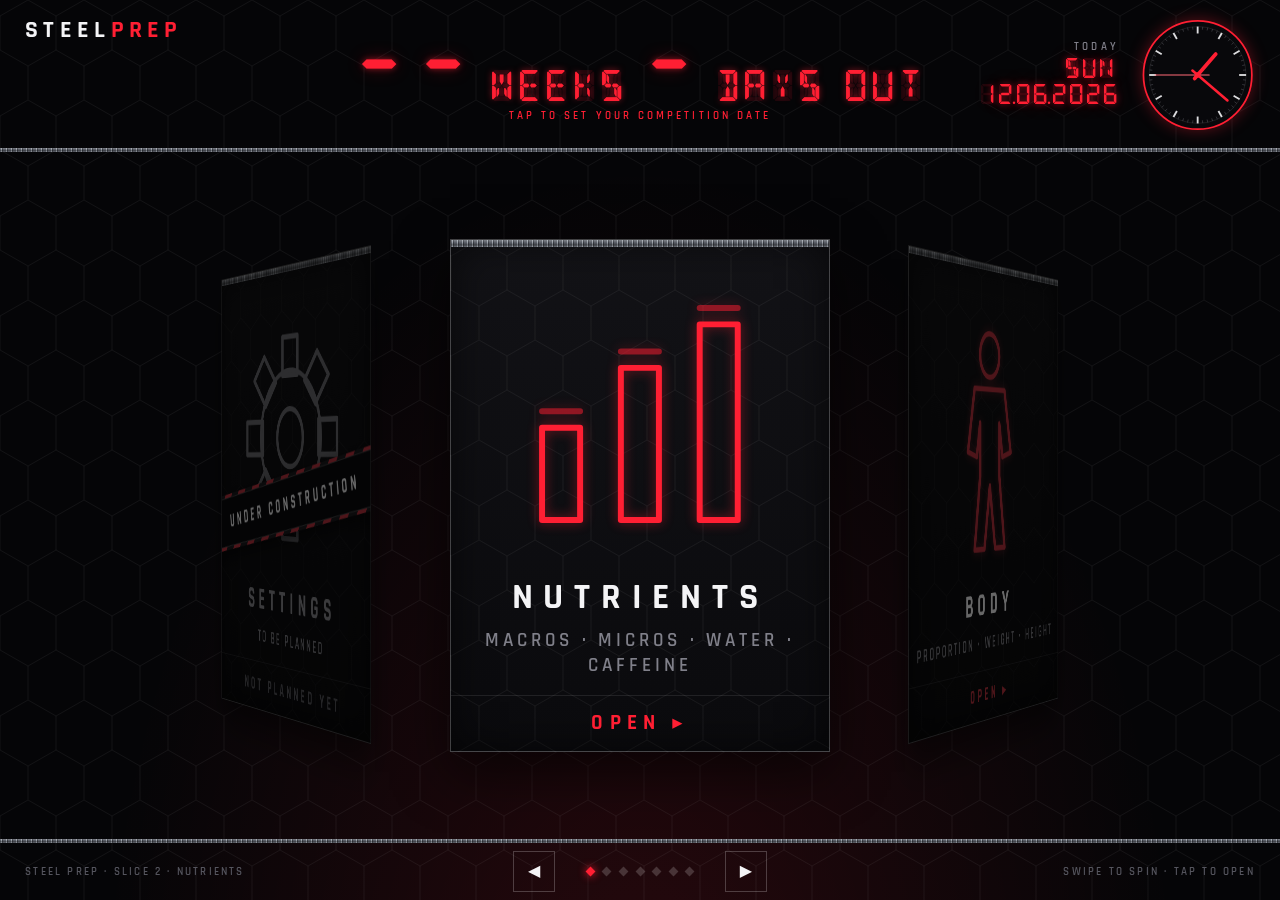
==== index.html @ 0ffa2678 "Nutrients: bars, targets, food catalog, daily log, water and caffeine on an on-device database Slice" ====
<!DOCTYPE html>
<html lang="en">
<head>
<meta charset="utf-8">
<meta name="viewport" content="width=device-width, initial-scale=1">
<title>Steel Prep</title>
<link rel="stylesheet" href="css/lcd-fonts.css">
<link rel="stylesheet" href="css/app.css">
</head>
<body>
<div id="orient">LANDSCAPE LAYOUT IS THE TARGET — ROTATE OR OPEN FULL SCREEN</div>

<!-- ============================ MENU ============================ -->
<section id="screen-menu" class="screen active">
  <div class="menu-top">
    <div class="brand"><div class="mark">STEEL<b>PREP</b></div></div>
    <div class="cd-wrap">
      <div class="cd" id="cd" title="Tap to set the competition date"></div>
      <div class="cd-sub" id="cdSub"></div>
      <input type="date" id="cdDate">
    </div>
    <div class="clockside">
      <div class="datebox"><div class="lbl">TODAY</div><div id="dateLcd"></div></div>
      <svg class="clock" id="clock" viewBox="0 0 100 100"></svg>
    </div>
  </div>
  <div class="stage" id="stage">
    <div class="drum" id="drum"></div>
  </div>
  <div class="bar menu-bottom">
    <span class="ver">STEEL PREP · SLICE 2 · NUTRIENTS</span>
    <button class="arrow" id="prev" aria-label="previous">◀</button>
    <div class="dots" id="dots"></div>
    <button class="arrow" id="next" aria-label="next">▶</button>
    <span class="hint">SWIPE TO SPIN · TAP TO OPEN</span>
  </div>
</section>

<!-- ============================ NUTRIENTS ============================ -->
<section id="screen-nutrients" class="screen">
  <header class="bar n-head">
    <button class="back" data-go="menu">◀ MENU</button>
    <div class="brand"><div class="mark">STEEL<b>PREP</b></div><div class="tab">/ NUTRIENTS</div></div>
    <div class="daynav">
      <button class="arrow sm" id="dayPrev" aria-label="previous day">◀</button>
      <div class="daylcd" id="dayLcd" title="Tap to pick a day"></div>
      <button class="arrow sm" id="dayNext" aria-label="next day">▶</button>
      <button class="btn sm" id="dayToday" hidden>TODAY</button>
      <input type="date" id="dayPick">
    </div>
    <div class="daystate" id="dayState"></div>
  </header>
  <main id="bars"></main>
  <aside id="daylog">
    <div class="log-head"><span>DAY LOG</span><span id="logSum"></span></div>
    <div class="log-list" id="logList"></div>
  </aside>
  <footer class="bar n-foot">
    <button class="btn primary" id="logFoodBtn">+ LOG FOOD</button>
    <button class="btn" id="waterBtn">WATER</button>
    <button class="btn" id="caffeineBtn">CAFFEINE</button>
    <span class="hint" style="margin-left:auto">TAP A LOG ROW TO EDIT IT</span>
    <button class="btn" id="targetsBtn">TARGETS</button>
  </footer>
</section>

<!-- ============================ BODY ============================ -->
<section id="screen-body" class="screen">
  <header class="bar">
    <button class="back" data-go="menu">◀ MENU</button>
    <div class="brand"><div class="mark">STEEL<b>PREP</b></div><div class="tab">/ BODY</div></div>
    <div class="topcenter">
      <div class="toplcd"><div class="lbl">BMI</div><div class="lcd xl" id="bmi"><span class="ghost">88.8</span><span class="val">26.1</span></div></div>
      <div class="toplcd"><div class="lbl">BMR<small>KATCH-McARDLE</small></div><div class="lcd xl" id="bmr"><span class="ghost">8888</span><span class="val">1891</span></div><span class="unit">KCAL</span></div>
    </div>
    <div class="stamp" id="stamp"></div>
  </header>

  <aside id="stats">
    <div class="readout"><div class="lbl">GENDER</div><div class="row"><div class="lcd l l14"><span class="ghost">~</span><span class="val">M</span></div><span class="unit">MALE</span></div></div>
    <div class="readout"><div class="lbl">HEIGHT</div><div class="row"><div class="lcd l"><span class="ghost">8</span><span class="val">5</span></div><span class="unit">FT</span><div class="lcd l"><span class="ghost">88</span><span class="val">11</span></div><span class="unit">IN</span></div></div>
    <div class="readout"><div class="lbl">BODY FAT</div><div class="row"><div class="lcd l"><span class="ghost">88.8</span><span class="val">19.4</span></div><span class="unit">%</span></div><div class="sub">INBODY <b>10.09.2026</b></div></div>
    <div class="readout"><div class="lbl">MUSCLE MASS</div>
      <div class="row"><div class="lcd m"><span class="ghost">888.8</span><span class="val">&nbsp;87.7</span></div><span class="unit">LB SMM</span></div>
      <div class="row"><div class="lcd m"><span class="ghost">888.8</span><span class="val">155.2</span></div><span class="unit">LB FFM</span></div>
    </div>
    <div class="readout"><div class="lbl">WEIGHT</div><div class="row"><div class="lcd l"><span class="ghost">888.8</span><span class="val">187.0</span></div><span class="unit">LB</span></div><div class="sub">7-DAY AVG <b>188.2</b> · <b>10.26.2026</b></div></div>
  </aside>

  <main id="viewport">
    <canvas id="gl"></canvas>
    <svg class="rings" id="rings" viewBox="0 0 100 100"></svg>
    <div class="scan"></div>
    <div class="corner tl"></div><div class="corner tr"></div><div class="corner bl"></div><div class="corner br"></div>
    <div class="hudtxt tl" id="hudSrc"></div>
    <div class="hudtxt tr">MODEL · <b>PLACEHOLDER</b><br>Z-ANATOMY · <i>PENDING</i></div>
    <div class="hudtxt bl">ROT <b id="rot">000°</b><br>SPIN <b id="spinlbl">ON</b></div>
    <div class="hudtxt br">POSE · <b id="poselbl">A-POSE</b><br>LOOK · <b id="looklbl">HOLO</b></div>
  </main>

  <aside id="editor">
    <div class="ed-head">
      <div class="ed-title">PROPORTION <span>INCHES</span></div>
      <div class="segs">
        <div class="seg" id="setSeg"><button class="on" data-set="relaxed">RELAXED</button><button data-set="flexed">FLEXED</button></div>
        <div class="seg" id="modeSeg"><button class="on" data-mode="tape">TAPE</button><button data-mode="muscle">MUSCLE</button></div>
      </div>
    </div>
    <div class="ed-list" id="list"></div>
  </aside>

  <footer class="bar">
    <div class="ctl"><span class="lbl">POSE</span><div class="seg" id="poseSeg"><button class="on" data-pose="A">A-POSE</button><button data-pose="T">T-POSE</button></div></div>
    <div class="ctl"><span class="lbl">LOOK</span><div class="seg" id="lookSeg"><button class="on" data-look="holo">HOLO</button><button data-look="solid">SOLID</button></div></div>
    <div class="ctl"><span class="lbl">SPIN</span><div class="seg" id="spinSeg"><button class="on" data-spin="1">ON</button><button data-spin="0">OFF</button></div></div>
    <span class="hint" style="margin-left:auto">DRAG MODEL TO ROTATE</span>
    <button class="btn" id="photosBtn">PHOTOS</button>
    <button class="btn" id="histBtn">HISTORY</button>
    <button class="btn primary" id="saveBtn">SAVE MEASUREMENTS</button>
  </footer>
</section>

<div class="drawer" id="histDrawer">
  <h3>MEASUREMENT HISTORY <button data-close="histDrawer">CLOSE ✕</button></h3>
  <div id="hist"></div>
  <div class="note">EVERY SAVE IS KEPT AS A DATED VERSION. TAP ONE TO VIEW IT ON THE MODEL (BUILD STEP).</div>
</div>
<div class="drawer" id="photoDrawer">
  <h3>PROGRESS PHOTOS · TODAY <button data-close="photoDrawer">CLOSE ✕</button></h3>
  <div class="slots">
    <label class="slot"><span class="pose">FRONT</span><span class="plus">+</span><input type="file" accept="image/*" capture="environment"></label>
    <label class="slot"><span class="pose">SIDE</span><span class="plus">+</span><input type="file" accept="image/*" capture="environment"></label>
    <label class="slot"><span class="pose">BACK</span><span class="plus">+</span><input type="file" accept="image/*" capture="environment"></label>
  </div>
  <div class="note">EACH PHOTO IS STAMPED WITH POSE + DATE + TIME. THIS PREVIEW SHOWS THE PICKED IMAGE BUT DOES NOT STORE IT.</div>
</div>
<!-- ============================ NUTRIENTS SHEETS — panels that slide over the screen ============================ -->
<div id="scrim"></div>
<div class="sheet" id="catalogSheet">
  <div class="sheet-head"><h3>FOOD CATALOG <span id="catalogCount"></span></h3><button data-close="catalogSheet">CLOSE ✕</button></div>
  <div class="sheet-tools">
    <input class="field" id="foodSearch" type="search" placeholder="SEARCH BY NAME OR BRAND" autocomplete="off">
    <input class="field num" id="barcodeBox" inputmode="numeric" placeholder="BARCODE #" autocomplete="off">
    <button class="btn" id="barcodeGo">FIND</button>
    <button class="btn" id="newFoodBtn">+ NEW FOOD</button>
  </div>
  <div class="sheet-body" id="foodList"></div>
</div>

<div class="sheet compact" id="amountSheet">
  <div class="sheet-head"><h3 id="amountTitle">LOG</h3><button data-close="amountSheet">CLOSE ✕</button></div>
  <div class="sheet-body">
    <div class="amount-row">
      <input class="field num big" id="amountIn" type="number" inputmode="decimal" min="0" step="any">
      <div class="seg" id="unitSeg"></div>
    </div>
    <div class="preview" id="amountPreview"></div>
  </div>
  <div class="sheet-actions">
    <button class="btn danger" id="amountDelete" hidden>DELETE</button>
    <button class="btn primary" id="amountSave">ADD TO LOG</button>
  </div>
</div>

<div class="sheet" id="foodSheet">
  <div class="sheet-head"><h3 id="foodTitle">NEW FOOD</h3><button data-close="foodSheet">CLOSE ✕</button></div>
  <div class="sheet-body" id="foodForm"></div>
  <div class="sheet-actions">
    <button class="btn danger" id="fDelete" hidden>DELETE FOOD</button>
    <button class="btn primary" id="fSave">SAVE FOOD</button>
  </div>
</div>

<div class="sheet" id="targetsSheet">
  <div class="sheet-head"><h3>TARGETS <span>TOO HIGH TURNS RED AT ONCE · TOO LITTLE ONLY AFTER THE DAY ENDS · BLANK = NO LINE</span></h3><button data-close="targetsSheet">CLOSE ✕</button></div>
  <div class="sheet-body" id="targetsList"></div>
  <div class="sheet-actions">
    <button class="btn" id="targetsReset" style="margin-right:auto">RESET TO DEFAULTS</button>
    <button class="btn primary" id="targetsSave">SAVE TARGETS</button>
  </div>
</div>

<div class="sheet compact" id="waterSheet">
  <div class="sheet-head"><h3>WATER <span>FLUID OUNCES</span></h3><button data-close="waterSheet">CLOSE ✕</button></div>
  <div class="sheet-body">
    <div class="quick" id="waterQuick"><button class="btn" data-oz="8">8 OZ</button><button class="btn" data-oz="16">16 OZ</button><button class="btn" data-oz="32">32 OZ</button></div>
    <div class="amount-row"><input class="field num" id="waterCustom" type="number" inputmode="decimal" min="0" step="any" placeholder="CUSTOM OZ"><button class="btn primary" id="waterAdd">ADD</button></div>
  </div>
</div>

<div class="sheet compact" id="caffeineSheet">
  <div class="sheet-head"><h3>CAFFEINE <span>MAX 200 MG · NONE AFTER 1 PM</span></h3><button data-close="caffeineSheet">CLOSE ✕</button></div>
  <div class="sheet-body">
    <div class="quick" id="caffeineQuick"></div>
    <button class="btn sm" id="sourcesEdit">EDIT SOURCES</button>
    <div id="sourcesList" hidden></div>
  </div>
</div>

<div id="toast"></div>

<script type="module" src="js/app.js"></script>
</body>
</html>
---- css/lcd-fonts.css ----
/* LCD fonts (DSEG by Keshikan, SIL Open Font License) embedded as data so nothing else is needed */
@font-face{font-family:'DSEG7';src:url([data-uri]) format('woff2');font-weight:700;font-display:block}
@font-face{font-family:'DSEG14';src:url([data-uri]) format('woff2');font-weight:700;font-display:block}
---- css/app.css ----
/* ============================================================
   STEEL PREP — styles for every screen
   Three screens (MENU, NUTRIENTS, BODY) are <section class="screen">
   blocks that are shown/hidden; nothing ever reloads. Sizes scale with
   screen height so a 400-px-tall phone in landscape and a PC both fit.
   ============================================================ */

/* UI font: Rajdhani (SIL Open Font License), shipped in /fonts so the app needs no internet for it */
@font-face{font-family:'Rajdhani';src:url(../fonts/rajdhani-latin-500-normal.woff2) format('woff2');font-weight:500;font-display:swap}
@font-face{font-family:'Rajdhani';src:url(../fonts/rajdhani-latin-600-normal.woff2) format('woff2');font-weight:600;font-display:swap}
@font-face{font-family:'Rajdhani';src:url(../fonts/rajdhani-latin-700-normal.woff2) format('woff2');font-weight:700;font-display:swap}

:root{
  --bg:#050507;
  --panel:#09090c;
  --line:rgba(255,255,255,.09);
  --line-strong:rgba(255,255,255,.22);
  --red:#ff1f33;
  --red-soft:rgba(255,31,51,.55);
  --red-dim:rgba(255,31,51,.18);
  --white:#f4f4f6;
  --dim:#80808a;
  --steel-a:#5c6069; --steel-b:#9aa0a8; --steel-c:#3a3d44;
  --ui:'Rajdhani','Segoe UI',system-ui,sans-serif;
  --lcd:'DSEG7',monospace;
  --lcd14:'DSEG14',monospace;
  /* everything scales with screen height so a phone in landscape (~400px tall) and a PC both fit */
  --bar-h:clamp(38px,8.5vh,58px);
  --lcd-xxl:clamp(26px,9vh,74px);
  --lcd-xl:clamp(17px,4.6vh,38px);
  --lcd-l:clamp(14px,3.9vh,30px);
  --lcd-m:clamp(11px,2.9vh,20px);
  --lcd-s:clamp(10px,2.4vh,15px);
  --t-xl:clamp(14px,3.4vh,24px);
  --t-l:clamp(11px,2.4vh,16px);
  --t-m:clamp(9px,2.0vh,13px);
  --t-s:clamp(8px,1.7vh,11px);
  --pad:clamp(6px,1.4vh,14px);
  --nbar-h:clamp(20px,5.4vh,34px);
  /* brushed steel: fine vertical streaks + a vertical sheen; the dark version is the nutrient bar track */
  --steel-grad:linear-gradient(180deg,rgba(255,255,255,.22),rgba(255,255,255,0) 35%,rgba(0,0,0,.35) 70%,rgba(255,255,255,.08)),repeating-linear-gradient(90deg,var(--steel-a) 0 1px,var(--steel-b) 1px 2px,var(--steel-c) 2px 3px,var(--steel-a) 3px 5px);
  --steel-dark:linear-gradient(180deg,rgba(0,0,0,.6),rgba(0,0,0,.2) 45%,rgba(0,0,0,.65)),repeating-linear-gradient(90deg,#2b2d33 0 1px,#3d4047 1px 2px,#1d1f23 2px 3px,#2b2d33 3px 5px);
  /* hex-cell backdrop, drawn as a tiny repeating SVG tile */
  --hex:url("data:image/svg+xml,%3Csvg xmlns='http://www.w3.org/2000/svg' width='56' height='100' viewBox='0 0 56 100'%3E%3Cpath d='M28 66L0 50L0 16L28 0L56 16L56 50ZM28 66L28 100' fill='none' stroke='rgba(255,255,255,0.055)' stroke-width='1'/%3E%3C/svg%3E");
}
*{box-sizing:border-box;margin:0;padding:0}
html,body{height:100%;background:var(--bg);color:var(--white);font-family:var(--ui);overflow:hidden;-webkit-user-select:none;user-select:none;-webkit-tap-highlight-color:transparent}
button{font-family:var(--ui)}

.screen{position:fixed;inset:0;display:none}
.screen.active{display:block}

/* ---------- shared LCD readout ---------- */
.lcd{position:relative;display:inline-block;font-family:var(--lcd);font-weight:700;color:var(--red);line-height:1;text-shadow:0 0 6px rgba(255,31,51,.55),0 0 18px rgba(255,31,51,.25);letter-spacing:.06em;white-space:nowrap}
.lcd .ghost{position:absolute;left:0;top:0;color:rgba(255,31,51,.11);text-shadow:none;pointer-events:none}
.lcd .val{position:relative}
.lcd.l14{font-family:var(--lcd14)}
.lcd.xxl{font-size:var(--lcd-xxl)}
.lcd.xl{font-size:var(--lcd-xl)}
.lcd.l{font-size:var(--lcd-l)}
.lcd.m{font-size:var(--lcd-m)}
.lcd.s{font-size:var(--lcd-s)}
.unit{font-family:var(--ui);font-weight:600;font-size:var(--t-s);letter-spacing:.2em;color:var(--dim);margin-left:.35em}

/* ---------- shared bars/buttons ---------- */
.bar{display:flex;align-items:center;gap:var(--pad);padding:0 var(--pad);height:var(--bar-h)}
.brand{display:flex;align-items:baseline;gap:.5em;white-space:nowrap}
.brand .mark{font-weight:700;letter-spacing:.22em;font-size:var(--t-l);color:var(--white)}
.brand .mark b{color:var(--red)}
.brand .tab{font-weight:600;letter-spacing:.3em;font-size:var(--t-s);color:var(--dim)}
.back{font-size:var(--t-m);letter-spacing:.15em;color:var(--dim);border:1px solid var(--line);padding:.25em .6em;cursor:pointer;background:none;white-space:nowrap}
.back:hover{color:var(--white);border-color:var(--line-strong)}
.btn{background:transparent;border:1px solid var(--line-strong);color:var(--white);font:700 var(--t-s) var(--ui);letter-spacing:.25em;padding:.5em 1em;cursor:pointer;white-space:nowrap}
.btn:hover{border-color:var(--white)}
.btn.primary{background:var(--red);border-color:var(--red);color:#0a0a0c;box-shadow:0 0 18px rgba(255,31,51,.35)}
.btn.primary:hover{background:#ff3a4c}
.seg{display:flex;border:1px solid var(--line-strong)}
.seg button{flex:1;background:transparent;border:0;color:var(--dim);font:600 var(--t-s) var(--ui);letter-spacing:.22em;padding:.45em .5em;cursor:pointer;white-space:nowrap}
.seg button.on{background:var(--red);color:#0a0a0c}
.ctl{display:flex;align-items:center;gap:.6em}
.ctl .lbl{font-size:var(--t-s);letter-spacing:.25em;color:var(--dim);font-weight:600}
.hint{font-size:var(--t-s);letter-spacing:.2em;color:#55555e;font-weight:600;white-space:nowrap}

/* brushed steel rail: fine vertical streaks + a vertical sheen */
.steel{background:var(--steel-grad)}

/* ============================================================
   MENU SCREEN
   ============================================================ */
#screen-menu{display:none;grid-template-rows:auto 1fr var(--bar-h);background:var(--hex),radial-gradient(ellipse at 50% 120%,rgba(255,31,51,.14),transparent 60%),var(--bg)}
#screen-menu.active{display:grid}
.menu-top{display:grid;grid-template-columns:1fr auto 1fr;align-items:center;padding:calc(var(--pad)*1.2) calc(var(--pad)*2) var(--pad);border-bottom:1px solid var(--line);position:relative}
.menu-top:after,.menu-bottom:before{content:"";position:absolute;left:0;right:0;height:4px;background:var(--steel-grad)}
.menu-top:after{bottom:-4px}
.menu-bottom:before{top:-4px}
.rail{height:4px;width:100%}
.menu-top .brand{align-self:start}
.menu-top .brand .mark{font-size:var(--t-xl)}
.cd{display:flex;align-items:baseline;gap:.35em;cursor:pointer;justify-content:center;flex-wrap:nowrap}
.cd .lcdw{font-family:var(--lcd14);font-weight:700;color:var(--red);font-size:calc(var(--lcd-xxl)*.42);position:relative;text-shadow:0 0 6px rgba(255,31,51,.5);margin:0 .2em;letter-spacing:.08em}
.cd .lcdw .ghost{position:absolute;left:0;top:0;color:rgba(255,31,51,.11);text-shadow:none}
.cd .lcdw .val{position:relative}
.cd-sub{text-align:center;font-size:var(--t-s);letter-spacing:.28em;color:var(--dim);font-weight:600;margin-top:.5em}
.cd-sub b{color:var(--white);font-weight:600}
.cd-sub i{font-style:normal;color:var(--red)}
.cd-wrap{text-align:center}
.cd-wrap input[type=date]{position:absolute;opacity:0;pointer-events:none;width:1px;height:1px}
.clockside{display:flex;align-items:center;justify-content:flex-end;gap:calc(var(--pad)*1.6)}
.datebox{text-align:right}
.datebox .lbl{font-size:var(--t-s);letter-spacing:.3em;color:var(--dim);font-weight:600;margin-bottom:.3em}
.clock{width:clamp(54px,15vh,120px);height:clamp(54px,15vh,120px);filter:drop-shadow(0 0 8px rgba(255,31,51,.35))}

.stage{position:relative;perspective:1500px;perspective-origin:50% 45%;overflow:hidden;touch-action:pan-y;cursor:grab}
.stage.dragging{cursor:grabbing}
.drum{position:absolute;left:50%;top:50%;width:0;height:0;transform-style:preserve-3d;transform:rotateY(var(--rot,0deg));transition:transform .45s cubic-bezier(.2,.8,.2,1)}
.drum.nosnap{transition:none}
.card{position:absolute;left:0;top:0;width:var(--cw);height:var(--ch);margin-left:calc(var(--cw)/-2);margin-top:calc(var(--ch)/-2);
  transform:rotateY(calc(var(--i)*var(--step,72deg))) translateZ(var(--R));backface-visibility:hidden;-webkit-backface-visibility:hidden;
  background:var(--hex),linear-gradient(180deg,#121216,#0a0a0d);border:1px solid var(--line-strong);display:flex;flex-direction:column;align-items:center;
  box-shadow:0 20px 50px rgba(0,0,0,.6),inset 0 0 40px rgba(0,0,0,.6);transition:filter .3s,opacity .3s;cursor:pointer;overflow:hidden}
.card .top{width:100%;height:7px}
.card .ico{flex:1;display:flex;align-items:center;justify-content:center;width:100%;padding:8% 14% 0}
.card .ico svg{width:100%;height:100%;max-height:100%;stroke:var(--red);fill:none;stroke-width:2.2;stroke-linecap:round;stroke-linejoin:round;filter:drop-shadow(0 0 6px rgba(255,31,51,.45))}
.card .name{font-weight:700;letter-spacing:.3em;font-size:calc(var(--ch)*.07);color:var(--white);margin-top:.2em}
.card .sub{font-weight:600;letter-spacing:.2em;font-size:calc(var(--ch)*.038);color:var(--dim);margin:.4em 0 .9em;text-align:center;padding:0 .6em}
.card .open{font-weight:700;letter-spacing:.3em;font-size:calc(var(--ch)*.04);color:var(--red);border-top:1px solid var(--line);width:100%;text-align:center;padding:.7em 0}
.card.side{filter:brightness(.42) saturate(.6)}
.card.uc .ico svg{stroke:#6a6a72;filter:none}
.card.uc .name{color:#8a8a92}
.card.uc .open{color:#55555e}
.uc-sign{position:absolute;left:-12%;right:-12%;top:46%;transform:rotate(-9deg);background:repeating-linear-gradient(135deg,#1a1a1f 0 14px,var(--red) 14px 28px);padding:4px;box-shadow:0 8px 24px rgba(0,0,0,.6)}
.uc-sign div{background:#0a0a0d;color:var(--white);font-weight:700;letter-spacing:.3em;font-size:calc(var(--ch)*.045);text-align:center;padding:.6em .3em;border:1px solid var(--line-strong)}
.card.shake{animation:shake .4s}
@keyframes shake{0%,100%{transform:rotateY(calc(var(--i)*var(--step,72deg))) translateZ(var(--R)) translateX(0)}25%{transform:rotateY(calc(var(--i)*var(--step,72deg))) translateZ(var(--R)) translateX(-8px)}75%{transform:rotateY(calc(var(--i)*var(--step,72deg))) translateZ(var(--R)) translateX(8px)}}
.menu-bottom{border-top:1px solid var(--line);justify-content:center;position:relative}
.arrow{background:none;border:1px solid var(--line-strong);color:var(--white);font-size:var(--t-l);width:calc(var(--bar-h)*.72);height:calc(var(--bar-h)*.72);cursor:pointer;display:flex;align-items:center;justify-content:center}
.arrow:hover{border-color:var(--red);color:var(--red)}
.dots{display:flex;gap:.6em;margin:0 1.2em}
.dots i{width:7px;height:7px;background:rgba(255,255,255,.18);transform:rotate(45deg);display:block}
.dots i.on{background:var(--red);box-shadow:0 0 8px var(--red)}
.menu-bottom .hint{position:absolute;right:calc(var(--pad)*2)}
.menu-bottom .ver{position:absolute;left:calc(var(--pad)*2);font-size:var(--t-s);letter-spacing:.2em;color:#55555e;font-weight:600}

/* ============================================================
   NUTRIENTS SCREEN — bars on the left, the day's log on the right
   ============================================================ */
#screen-nutrients{display:none;grid-template-columns:1fr minmax(230px,34%);grid-template-rows:var(--bar-h) 1fr var(--bar-h);grid-template-areas:"top top" "bars log" "bottom bottom";background:var(--hex),var(--bg)}
#screen-nutrients.active{display:grid}
.n-head{grid-area:top;position:relative;border-bottom:1px solid var(--line);background:linear-gradient(180deg,rgba(255,255,255,.03),transparent);z-index:2}
.n-foot{grid-area:bottom;position:relative;border-top:1px solid var(--line);background:linear-gradient(0deg,rgba(255,255,255,.03),transparent);z-index:2}
.n-head:after,.n-foot:before{content:"";position:absolute;left:0;right:0;height:4px;background:var(--steel-grad)}
.n-head:after{bottom:-4px}
.n-foot:before{top:-4px}
.daynav{display:flex;align-items:center;gap:.6em;margin:0 auto;position:relative}
.daylcd{cursor:pointer;display:flex;align-items:baseline;padding:0 .2em}
.daynav input[type=date]{position:absolute;opacity:0;pointer-events:none;width:1px;height:1px}
.arrow.sm{width:calc(var(--bar-h)*.58);height:calc(var(--bar-h)*.58);font-size:var(--t-m)}
.daystate{font-size:var(--t-s);letter-spacing:.2em;color:var(--dim);font-weight:600;text-align:right;white-space:nowrap}
.daystate b{color:var(--white);font-weight:600}

/* the bars: white glossy fill on a dark steel track; red when out of range */
#bars{grid-area:bars;overflow:auto;min-height:0;padding:var(--pad) calc(var(--pad)*2) calc(var(--pad)*1.5);scrollbar-width:thin;scrollbar-color:rgba(255,255,255,.18) transparent}
.ngrp{font-size:var(--t-s);letter-spacing:.3em;color:#55555e;font-weight:700;padding:1em 0 .35em;display:flex;justify-content:space-between;gap:1em}
.ngrp em{font-style:normal;letter-spacing:.12em;font-weight:600;color:#45454d;text-align:right}
#bars .ngrp:first-child{padding-top:.2em}
.nbar{margin:.3em 0}
.nbar .track{position:relative;height:var(--nbar-h);border:1px solid var(--line-strong);background:var(--steel-dark);box-shadow:inset 0 2px 5px rgba(0,0,0,.75),inset 0 -1px 0 rgba(255,255,255,.05);overflow:hidden}
.nbar .fill{position:absolute;left:0;top:0;bottom:0;width:0;background:linear-gradient(180deg,#ffffff 0%,#f3f3f6 42%,#cfcfd6 50%,#ebebef 100%);box-shadow:inset 0 1px 0 #fff,inset 0 -2px 3px rgba(0,0,0,.22),2px 0 8px rgba(255,255,255,.18);transition:width .35s cubic-bezier(.2,.8,.2,1)}
.nbar.red .fill{background:linear-gradient(180deg,#ff8a93 0%,#ff2d40 42%,#c40f24 50%,#ff3a4c 100%);box-shadow:inset 0 1px 0 rgba(255,255,255,.6),inset 0 -2px 3px rgba(0,0,0,.35),0 0 14px rgba(255,31,51,.45)}
.nbar.red .track{border-color:var(--red-soft);box-shadow:inset 0 2px 5px rgba(0,0,0,.75),0 0 10px rgba(255,31,51,.22)}   /* so an empty "too little" bar still reads red */
.nbar.red .txt .num{color:var(--red)}
.nbar .txt{position:absolute;inset:0;display:flex;justify-content:space-between;align-items:center;padding:0 .8em;font-size:var(--t-m);font-weight:700;letter-spacing:.18em;color:var(--white);white-space:nowrap;pointer-events:none}
.nbar .txt .nm{letter-spacing:.26em}
.nbar .txt.over{color:#0a0a0c;clip-path:inset(0 100% 0 0)}   /* the same text in dark, shown only over the fill */
.nbar .flag{font-style:normal;color:var(--red);letter-spacing:.14em}
.nbar .txt.over .flag{color:#5a0010}

/* the day's log */
#daylog{grid-area:log;display:flex;flex-direction:column;min-height:0;border-left:1px solid var(--line);background:linear-gradient(270deg,rgba(255,255,255,.02),transparent)}
.log-head{display:flex;justify-content:space-between;align-items:baseline;gap:.6em;padding:calc(var(--pad)*.9) var(--pad);border-bottom:1px solid var(--line);font-size:var(--t-s);letter-spacing:.3em;font-weight:700;color:var(--white)}
.log-head span:last-child{color:var(--dim);font-weight:600;letter-spacing:.15em;text-align:right}
.log-list{flex:1;overflow:auto;scrollbar-width:thin;scrollbar-color:rgba(255,255,255,.18) transparent}
.lrow{display:grid;grid-template-columns:auto 1fr auto;grid-template-areas:"time name kcal" "time mac mac";column-gap:.8em;row-gap:.1em;align-items:center;padding:.5em var(--pad);border-bottom:1px solid var(--line);cursor:pointer;font-size:var(--t-m);letter-spacing:.1em}
.lrow.one{grid-template-areas:"time name name"}
.lrow:hover{background:rgba(255,255,255,.03)}
.ltime{grid-area:time;font-family:var(--lcd);color:var(--red);font-size:var(--lcd-s);text-shadow:0 0 6px rgba(255,31,51,.5);white-space:nowrap}
.lname{grid-area:name;color:var(--white);font-weight:700;letter-spacing:.14em;text-transform:uppercase;min-width:0;overflow:hidden;text-overflow:ellipsis;white-space:nowrap}
.lname em{font-style:normal;color:var(--dim);font-weight:600;margin-left:.6em;letter-spacing:.1em}
.lkcal{grid-area:kcal;font-weight:700;color:var(--white);text-align:right;white-space:nowrap}
.lkcal small{color:var(--dim);font-size:.75em;letter-spacing:.2em;margin-left:.3em}
.lmac{grid-area:mac;color:var(--dim);font-size:var(--t-s);letter-spacing:.14em;font-weight:600}
.tag{display:inline-block;font-size:.72em;letter-spacing:.2em;color:var(--dim);border:1px solid var(--line-strong);padding:.1em .45em;margin-right:.6em;vertical-align:middle;line-height:1.3}
.late{font-style:normal;color:var(--red);font-size:.8em;letter-spacing:.2em;margin-left:.6em;font-weight:700}
#daylog .note{padding:var(--pad)}

/* sheets: panels that slide up over the screen; .compact is a small centered one over a dimmed screen */
#scrim{position:fixed;inset:0;background:rgba(0,0,0,.6);z-index:24;display:none}
#scrim.show{display:block}
.sheet{position:fixed;inset:0;z-index:25;background:var(--hex),#070709;display:flex;flex-direction:column;transform:translateY(100%);visibility:hidden;transition:transform .25s ease,visibility 0s linear .25s}
.sheet.open{transform:none;visibility:visible;transition:transform .25s ease,visibility 0s}
.sheet.compact{inset:auto;left:50%;top:50%;width:min(94vw,620px);max-height:92vh;transform:translate(-50%,-50%) translateY(24px);border:1px solid var(--line-strong);box-shadow:0 30px 80px rgba(0,0,0,.85)}
.sheet.compact.open{transform:translate(-50%,-50%)}
.sheet-head{display:flex;justify-content:space-between;align-items:center;gap:var(--pad);height:var(--bar-h);padding:0 calc(var(--pad)*2);border-bottom:1px solid var(--red-soft);flex:none}
.sheet-head h3{font-size:var(--t-m);letter-spacing:.3em;font-weight:700;white-space:nowrap;overflow:hidden;text-overflow:ellipsis;min-width:0}
.sheet-head h3 span{color:var(--dim);font-weight:600;font-size:var(--t-s);letter-spacing:.2em;margin-left:1em}
.sheet-head button{background:none;border:0;color:var(--dim);font:600 var(--t-s) var(--ui);letter-spacing:.2em;cursor:pointer;white-space:nowrap}
.sheet-head button:hover{color:var(--white)}
.sheet-tools{display:flex;gap:var(--pad);padding:var(--pad) calc(var(--pad)*2);border-bottom:1px solid var(--line);flex:none;flex-wrap:wrap;align-items:center}
.sheet-tools .field{flex:1 1 150px}
.sheet-body{flex:1;overflow:auto;padding:var(--pad) calc(var(--pad)*2);scrollbar-width:thin;scrollbar-color:rgba(255,255,255,.18) transparent;min-height:0}
.sheet-actions{display:flex;justify-content:flex-end;gap:var(--pad);padding:var(--pad) calc(var(--pad)*2);border-top:1px solid var(--line);flex:none}
.sheet-actions .danger{margin-right:auto}
.btn.danger{border-color:var(--red-soft);color:var(--red)}
.btn.sm{padding:.35em .7em;letter-spacing:.2em}
.field{background:rgba(255,255,255,.04);border:1px solid var(--line-strong);color:var(--white);font:600 var(--t-m) var(--ui);letter-spacing:.12em;padding:.45em .6em;outline:0;min-width:0;width:100%;border-radius:0}
.field:focus{border-color:var(--red)}
.field::placeholder{color:#55555e;font-family:var(--ui);letter-spacing:.2em;font-weight:600}
.field.num{font-family:var(--lcd);color:var(--red);text-align:right;letter-spacing:.06em;text-shadow:0 0 6px rgba(255,31,51,.45);-moz-appearance:textfield;appearance:textfield}
.field.num::-webkit-inner-spin-button,.field.num::-webkit-outer-spin-button{-webkit-appearance:none}
.field.num.big{font-size:var(--lcd-l);width:5.5em;flex:none}
input[type=search]::-webkit-search-cancel-button{-webkit-appearance:none}

/* catalog rows */
.frow{display:flex;align-items:center;gap:var(--pad);padding:.55em 0;border-bottom:1px solid var(--line);cursor:pointer}
.frow:hover{background:rgba(255,255,255,.03)}
.fmain{flex:1;min-width:0}
.fname{font-size:var(--t-m);letter-spacing:.2em;font-weight:700;color:var(--white);text-transform:uppercase;white-space:nowrap;overflow:hidden;text-overflow:ellipsis}
.fname em{font-style:normal;color:var(--dim);font-weight:600;margin-left:.6em;letter-spacing:.12em}
.fname .tag{margin:0 0 0 .6em}
.fmeta{font-size:var(--t-s);letter-spacing:.14em;color:var(--dim);font-weight:600;margin-top:.2em;white-space:nowrap;overflow:hidden;text-overflow:ellipsis}

/* amount, water, caffeine */
.amount-row{display:flex;align-items:center;gap:var(--pad);flex-wrap:wrap}
.amount-row .seg{flex:1;min-width:200px}
.amount-row .field{flex:1}
.preview{margin-top:.8em;font-size:var(--t-m);letter-spacing:.18em;color:var(--dim);font-weight:600;line-height:1.6}
.preview b{color:var(--white)}
.quick{display:flex;gap:var(--pad);flex-wrap:wrap;margin-bottom:var(--pad)}
.quick .btn b{color:var(--red);margin-left:.5em}
.srow{display:grid;grid-template-columns:1fr 5.5em auto auto;gap:var(--pad);align-items:center;padding:.3em 0}
#sourcesList{margin-top:var(--pad);border-top:1px solid var(--line);padding-top:var(--pad)}
#sourceAdd{margin-top:var(--pad)}

/* food form */
.fgrid{display:grid;grid-template-columns:repeat(auto-fill,minmax(150px,1fr));gap:calc(var(--pad)*.8) var(--pad);margin-bottom:.4em}
.fgrid.top{grid-template-columns:repeat(auto-fill,minmax(170px,1fr))}
.fld{display:flex;flex-direction:column;gap:.3em;min-width:0}
.fld.wide{grid-column:span 2}
.fld>span{font-size:var(--t-s);letter-spacing:.25em;color:var(--dim);font-weight:600;white-space:nowrap;overflow:hidden;text-overflow:ellipsis}
.fld>span em{font-style:normal;color:#55555e;letter-spacing:.12em}
#foodForm .ngrp{padding-top:1.2em}

/* targets */
.trow{display:grid;grid-template-columns:1fr 6em 6em 6em;gap:var(--pad);align-items:center;padding:.4em 0;border-bottom:1px solid var(--line)}
.trow.head{font-size:var(--t-s);letter-spacing:.3em;color:#55555e;font-weight:700;border-bottom-color:var(--line-strong)}
.trow.head span{text-align:right}
.tname{font-size:var(--t-m);letter-spacing:.22em;font-weight:700;color:var(--white);min-width:0}
.tname em{display:block;font-style:normal;color:#55555e;font-size:var(--t-s);letter-spacing:.12em;font-weight:600;margin-top:.15em}

/* ============================================================
   BODY SCREEN — the HUD (black / red / white, no steel)
   ============================================================ */
#screen-body{display:none;grid-template-columns:minmax(150px,21%) 1fr minmax(210px,31%);grid-template-rows:var(--bar-h) 1fr var(--bar-h);
  grid-template-areas:"top top top" "stats model editor" "bottom bottom bottom";
  background:radial-gradient(ellipse at 50% 55%,rgba(255,31,51,.07),transparent 55%),repeating-linear-gradient(0deg,transparent 0 3px,rgba(255,255,255,.012) 3px 4px),var(--bg)}
#screen-body.active{display:grid}
#screen-body header{grid-area:top;border-bottom:1px solid var(--line);background:linear-gradient(180deg,rgba(255,255,255,.03),transparent)}
#screen-body footer{grid-area:bottom;border-top:1px solid var(--line);background:linear-gradient(0deg,rgba(255,255,255,.03),transparent)}
#stats{grid-area:stats}
#viewport{grid-area:model}
#editor{grid-area:editor}
.topcenter{flex:1;display:flex;justify-content:center;gap:clamp(14px,4vw,60px)}
.toplcd{display:flex;align-items:baseline;gap:.6em}
.toplcd .lbl{font-size:var(--t-s);letter-spacing:.25em;color:var(--dim);font-weight:600}
.toplcd .lbl small{display:block;letter-spacing:.12em;color:#55555e;font-size:.8em;margin-top:.15em}
.stamp{text-align:right;white-space:nowrap;font-size:var(--t-s);letter-spacing:.15em;color:var(--dim);line-height:1.35}
.stamp b{color:var(--white);font-weight:600}
.stamp .v{color:var(--red);font-weight:700}

#stats{display:flex;flex-direction:column;justify-content:space-evenly;padding:var(--pad);border-right:1px solid var(--line);min-height:0}
.readout{position:relative;padding:.35em .6em .4em .7em;border-left:2px solid var(--red-soft)}
.readout:before{content:"";position:absolute;left:-2px;top:0;width:10px;height:1px;background:var(--red-soft)}
.readout:after{content:"";position:absolute;left:-2px;bottom:0;width:10px;height:1px;background:var(--red-soft)}
.readout .lbl{font-size:var(--t-s);letter-spacing:.28em;color:var(--dim);font-weight:600;margin-bottom:.15em}
.readout .row{display:flex;align-items:baseline;gap:.4em;flex-wrap:wrap}
.readout .sub{font-size:var(--t-s);letter-spacing:.12em;color:#5a5a64;margin-top:.2em;font-weight:500}
.readout .sub b{color:var(--dim);font-weight:600}

#viewport{position:relative;min-width:0;min-height:0;overflow:hidden;cursor:grab;touch-action:none;background:radial-gradient(circle at 50% 58%,rgba(255,31,51,.10),rgba(255,31,51,.02) 38%,transparent 62%)}
#viewport.dragging{cursor:grabbing}
#gl{position:absolute;inset:0;width:100%;height:100%;display:block}
.rings{position:absolute;left:50%;top:50%;transform:translate(-50%,-50%);pointer-events:none}
.rings .spin{transform-origin:50px 50px;animation:spin 90s linear infinite}
.rings .spin-r{transform-origin:50px 50px;animation:spin 50s linear infinite reverse}
@keyframes spin{to{transform:rotate(360deg)}}
.corner{position:absolute;width:clamp(14px,3vh,26px);height:clamp(14px,3vh,26px);border:1px solid var(--line-strong);pointer-events:none}
.corner.tl{left:var(--pad);top:var(--pad);border-right:0;border-bottom:0}
.corner.tr{right:var(--pad);top:var(--pad);border-left:0;border-bottom:0}
.corner.bl{left:var(--pad);bottom:var(--pad);border-right:0;border-top:0}
.corner.br{right:var(--pad);bottom:var(--pad);border-left:0;border-top:0}
.hudtxt{position:absolute;font-size:var(--t-s);letter-spacing:.22em;color:var(--dim);font-weight:600;pointer-events:none;line-height:1.5}
.hudtxt b{color:var(--white);font-weight:600}
.hudtxt i{font-style:normal;color:var(--red)}
.hudtxt.tl{left:calc(var(--pad) + 1.6em);top:calc(var(--pad) + .2em)}
.hudtxt.tr{right:calc(var(--pad) + 1.6em);top:calc(var(--pad) + .2em);text-align:right}
.hudtxt.bl{left:calc(var(--pad) + 1.6em);bottom:calc(var(--pad) + .2em)}
.hudtxt.br{right:calc(var(--pad) + 1.6em);bottom:calc(var(--pad) + .2em);text-align:right}
.scan{position:absolute;inset:0;pointer-events:none;background:repeating-linear-gradient(0deg,transparent 0 2px,rgba(0,0,0,.18) 2px 3px);mix-blend-mode:multiply}

#editor{display:flex;flex-direction:column;border-left:1px solid var(--line);min-height:0;background:linear-gradient(270deg,rgba(255,255,255,.02),transparent)}
.ed-head{padding:var(--pad) var(--pad) calc(var(--pad)*.6);border-bottom:1px solid var(--line)}
.ed-title{font-size:var(--t-m);letter-spacing:.3em;font-weight:700;color:var(--white);display:flex;justify-content:space-between;align-items:center}
.ed-title span{color:var(--dim);font-weight:600;font-size:var(--t-s);letter-spacing:.2em}
.segs{display:flex;gap:var(--pad);margin-top:.5em}
.segs .seg{flex:1}
.ed-list{flex:1;overflow:auto;padding:calc(var(--pad)*.5) var(--pad);scrollbar-width:thin;scrollbar-color:rgba(255,255,255,.18) transparent}
.site{padding:.45em 0 .35em;border-bottom:1px solid var(--line)}
.site .name{font-size:var(--t-s);letter-spacing:.26em;color:var(--white);font-weight:600;display:flex;justify-content:space-between}
.site .name em{font-style:normal;color:#55555e;letter-spacing:.12em;font-weight:500}
.sl{display:grid;grid-template-columns:1.3em 1fr auto;align-items:center;gap:.6em;margin-top:.25em}
.sl .side{font-size:var(--t-s);color:var(--dim);letter-spacing:.1em;font-weight:700}
.sl input[type=range]{-webkit-appearance:none;appearance:none;width:100%;height:2px;background:linear-gradient(90deg,var(--red) var(--pct,50%),rgba(255,255,255,.15) var(--pct,50%));outline:0;cursor:pointer}
.sl input[type=range]::-webkit-slider-thumb{-webkit-appearance:none;width:clamp(10px,2.4vh,16px);height:clamp(10px,2.4vh,16px);background:var(--white);border:2px solid var(--red);transform:rotate(45deg);cursor:pointer}
.sl input[type=range]::-moz-range-thumb{width:12px;height:12px;background:var(--white);border:2px solid var(--red);border-radius:0;transform:rotate(45deg);cursor:pointer}
.sl .num{display:flex;align-items:baseline;gap:.3em}
.sl input[type=number]{width:4.4em;background:transparent;border:0;border-bottom:1px solid var(--line-strong);color:var(--red);font:700 var(--lcd-s) var(--lcd);text-align:right;padding:.1em 0;outline:0;text-shadow:0 0 6px rgba(255,31,51,.5);-moz-appearance:textfield;appearance:textfield}
.sl input[type=number]:focus{border-bottom-color:var(--red)}
.sl input[type=number]::-webkit-inner-spin-button{-webkit-appearance:none}
.sl .mir{font-size:var(--t-s);color:#55555e;letter-spacing:.1em}
.grp{font-size:var(--t-s);letter-spacing:.3em;color:#55555e;font-weight:700;padding:.7em 0 .2em}
.note{font-size:var(--t-s);color:#55555e;letter-spacing:.08em;padding:.6em 0 .2em;line-height:1.4}

/* drawers + toast */
.drawer{position:fixed;left:0;right:0;bottom:var(--bar-h);transform:translateY(calc(100% + var(--bar-h) + 4px));visibility:hidden;transition:transform .25s ease,visibility 0s linear .25s;background:rgba(9,9,12,.96);border-top:1px solid var(--red-soft);padding:var(--pad) calc(var(--pad)*2);z-index:20;max-height:60vh;overflow:auto}
.drawer.open{transform:none;visibility:visible;transition:transform .25s ease,visibility 0s}
.drawer h3{font-size:var(--t-m);letter-spacing:.3em;font-weight:700;display:flex;justify-content:space-between;margin-bottom:.6em}
.drawer h3 button{background:none;border:0;color:var(--dim);font:600 var(--t-s) var(--ui);letter-spacing:.2em;cursor:pointer}
.vrow{display:grid;grid-template-columns:3.5em 1fr auto;gap:1em;align-items:center;padding:.45em 0;border-bottom:1px solid var(--line);font-size:var(--t-m);letter-spacing:.12em;cursor:pointer}
.vrow:hover{background:rgba(255,255,255,.03)}
.vrow .v{color:var(--red);font-weight:700}
.vrow .when{color:var(--dim)}
.vrow .what{color:var(--white);font-weight:600}
.slots{display:grid;grid-template-columns:repeat(3,1fr);gap:var(--pad)}
.slot{position:relative;aspect-ratio:3/4;max-height:32vh;border:1px dashed var(--line-strong);display:flex;flex-direction:column;align-items:center;justify-content:center;gap:.4em;cursor:pointer;overflow:hidden;background:rgba(255,255,255,.015)}
.slot:hover{border-color:var(--red)}
.slot .pose{font-size:var(--t-s);letter-spacing:.3em;color:var(--white);font-weight:700}
.slot .plus{font-size:var(--lcd-l);color:var(--red);font-family:var(--lcd14)}
.slot img{position:absolute;inset:0;width:100%;height:100%;object-fit:cover}
.slot input{display:none}
#toast{position:fixed;left:50%;top:calc(var(--bar-h) + 10px);transform:translate(-50%,-20px);opacity:0;transition:all .25s;background:#0a0a0c;border:1px solid var(--red);padding:.5em 1.2em;font-size:var(--t-m);letter-spacing:.2em;font-weight:700;z-index:30;box-shadow:0 0 24px rgba(255,31,51,.35);pointer-events:none;white-space:nowrap}
#toast.show{opacity:1;transform:translate(-50%,0)}
#toast i{font-style:normal;color:var(--red)}
#orient{display:none;position:fixed;left:0;right:0;top:0;z-index:40;background:var(--red);color:#0a0a0c;font-weight:700;letter-spacing:.2em;font-size:12px;text-align:center;padding:.4em}

/* portrait fallback — keeps the preview usable in a narrow window; the installed app is landscape */
@media (orientation:portrait){
  #orient{display:block}
  html,body{overflow:auto}
  .screen{position:static;min-height:100vh}
  #screen-menu.active{grid-template-rows:auto 1fr var(--bar-h);padding-top:1.7em}
  .menu-top{grid-template-columns:1fr;justify-items:center;row-gap:.6em}
  .clockside{justify-content:center}
  .stage{min-height:52vh}
  #screen-body.active{padding-top:1.7em;grid-template-columns:1fr 1fr;grid-template-rows:auto 46vh auto 1fr var(--bar-h);grid-template-areas:"top top" "model model" "stats stats" "editor editor" "bottom bottom";height:auto;min-height:100vh}
  #screen-body header{flex-wrap:wrap;height:auto;padding:.5em var(--pad);row-gap:.4em}
  .topcenter{gap:16px;flex-basis:100%;justify-content:flex-start}
  .stamp{display:none}
  #stats{flex-direction:row;flex-wrap:wrap;gap:.6em;border-right:0;border-top:1px solid var(--line)}
  .readout{flex:1 1 30%}
  #editor{border-left:0;border-top:1px solid var(--line);max-height:60vh}
  #screen-body footer{position:sticky;bottom:0;background:var(--bg);flex-wrap:wrap;height:auto;padding:.5em var(--pad);row-gap:.4em}
  #screen-nutrients.active{padding-top:1.7em;grid-template-columns:1fr;grid-template-rows:auto 1fr auto auto;grid-template-areas:"top" "bars" "log" "bottom";height:auto;min-height:100vh}
  .n-head{flex-wrap:wrap;height:auto;padding:.5em var(--pad);row-gap:.4em}
  .daystate{display:none}
  #bars{max-height:60vh}
  #daylog{border-left:0;border-top:1px solid var(--line);max-height:40vh}
  .n-foot{position:sticky;bottom:0;background:var(--bg);flex-wrap:wrap;height:auto;padding:.5em var(--pad);row-gap:.4em}
  .trow{grid-template-columns:1fr 4.5em 4.5em 4.5em}
}
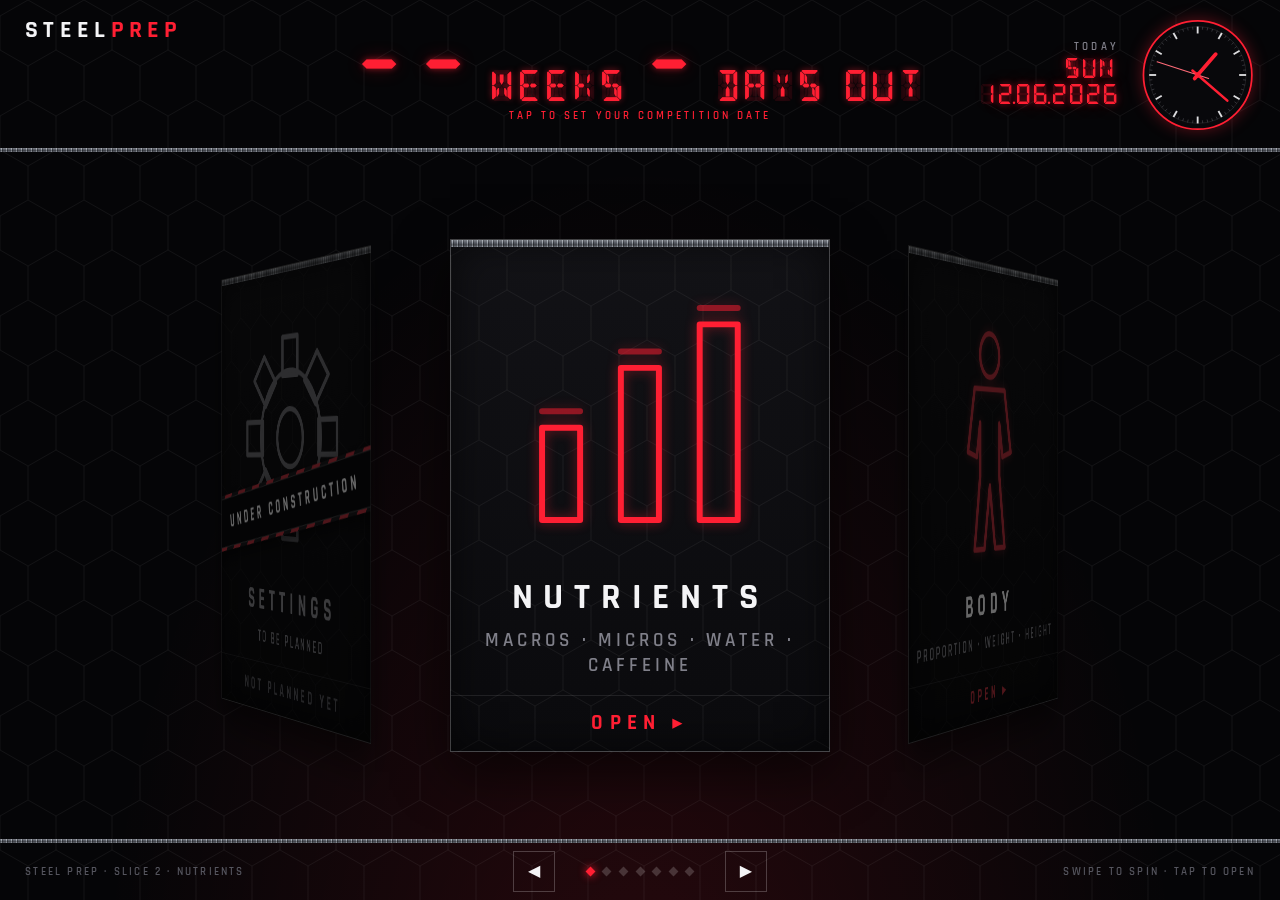
==== commit 13ae0ce3: "Body tab: the Z-Anatomy muscles replace the mannequin The Body screen now loads assets/body.glb with" ====
--- a/index.html
+++ b/index.html
@@ -93,7 +93,7 @@
     <div class="scan"></div>
     <div class="corner tl"></div><div class="corner tr"></div><div class="corner bl"></div><div class="corner br"></div>
     <div class="hudtxt tl" id="hudSrc"></div>
-    <div class="hudtxt tr">MODEL · <b>PLACEHOLDER</b><br>Z-ANATOMY · <i>PENDING</i></div>
+    <div class="hudtxt tr" id="modelInfo">MODEL · <b>LOADING</b><br>Z-ANATOMY · <i>CC BY-SA 4.0</i></div>
     <div class="hudtxt bl">ROT <b id="rot">000°</b><br>SPIN <b id="spinlbl">ON</b></div>
     <div class="hudtxt br">POSE · <b id="poselbl">A-POSE</b><br>LOOK · <b id="looklbl">HOLO</b></div>
   </main>
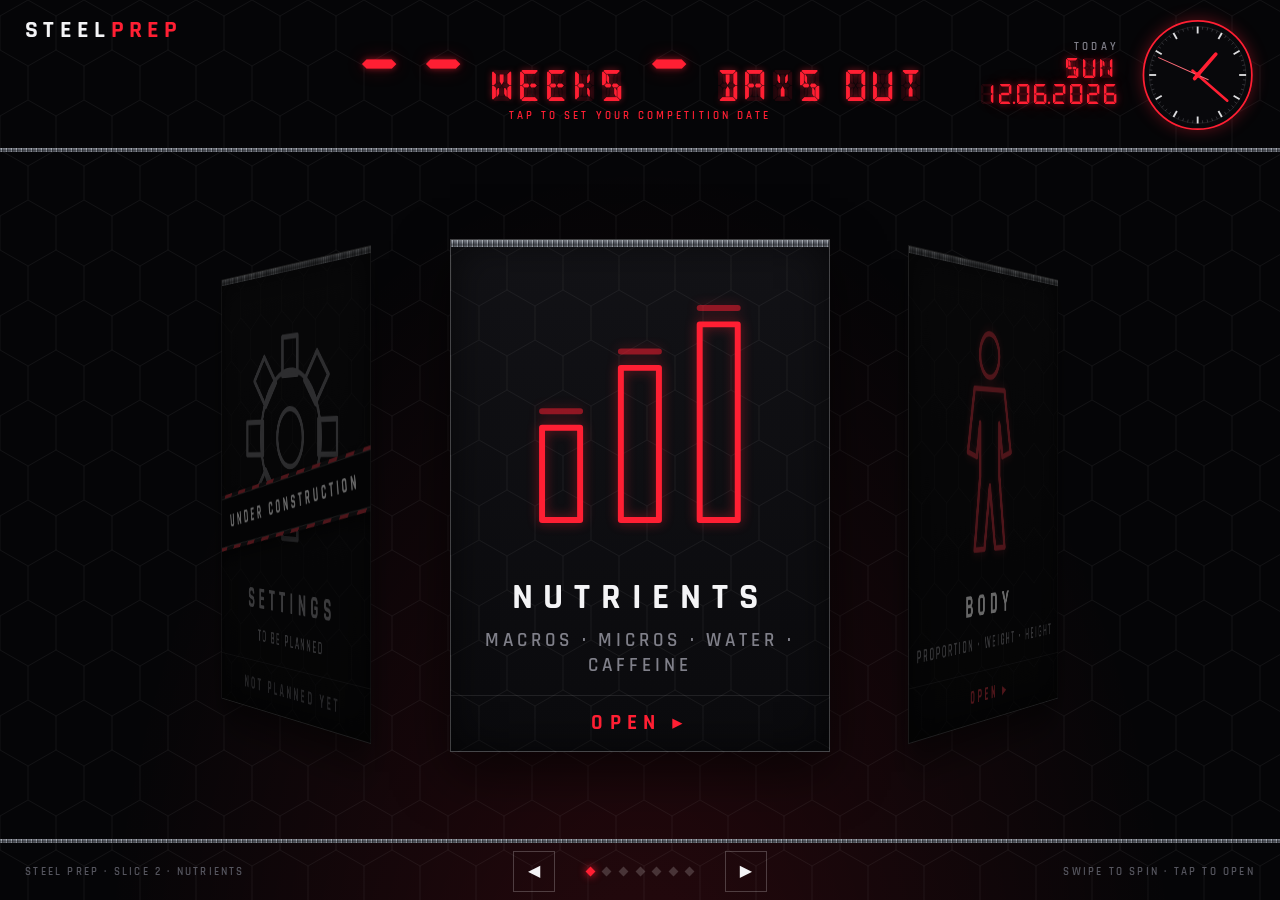
==== commit d1328898: "Workouts: splits as flashcards, a weekly planner, workout days with sets, weights and notes The WORK" ====
--- a/index.html
+++ b/index.html
@@ -64,6 +64,34 @@
   </footer>
 </section>
 
+<!-- ============================ WORKOUTS ============================ -->
+<section id="screen-workouts" class="screen">
+  <header class="bar n-head">
+    <button class="back" data-go="menu">◀ MENU</button>
+    <div class="brand"><div class="mark">STEEL<b>PREP</b></div><div class="tab">/ WORKOUTS</div></div>
+    <div class="seg wk-tabs" id="wkTabs"><button class="on" data-tab="split">SPLIT</button><button data-tab="form">FORM TRACKING</button></div>
+    <div class="daynav" id="wkNav">
+      <button class="arrow sm" id="wkPrev" aria-label="previous week">◀</button>
+      <div class="daylcd" id="wkLcd" title="Week shown"></div>
+      <button class="arrow sm" id="wkNext" aria-label="next week">▶</button>
+      <button class="btn sm" id="wkThis" hidden>THIS WEEK</button>
+    </div>
+  </header>
+  <div class="wk-pane" id="wkSplit">
+    <div class="deck-row">
+      <button class="arrow sm" id="deckPrev" aria-label="previous split">◀</button>
+      <div class="deck" id="deck"></div>
+      <button class="arrow sm" id="deckNext" aria-label="next split">▶</button>
+      <div class="deck-hint">THE FRONT CARD IS YOUR ACTIVE SPLIT<br>TAP IT TO FLIP · SWIPE OR USE THE ARROWS FOR THE NEXT ONE<br>THE PLAN BELOW REPEATS EVERY WEEK</div>
+    </div>
+    <div class="week" id="week"></div>
+  </div>
+  <div class="wk-pane uc-pane" id="wkForm" hidden>
+    <div class="uc-sign still"><div>UNDER CONSTRUCTION</div></div>
+    <div class="note">FORM TRACKING · TO BE PLANNED</div>
+  </div>
+</section>
+
 <!-- ============================ BODY ============================ -->
 <section id="screen-body" class="screen">
   <header class="bar">
@@ -188,6 +216,28 @@
   </div>
 </div>
 
+<!-- Workouts: one day of the planner -->
+<div class="sheet" id="daySheet">
+  <div class="sheet-head"><h3 id="dayTitle">DAY</h3><button data-close="daySheet">CLOSE ✕</button></div>
+  <div class="sheet-body day-body">
+    <div class="day-moves">
+      <div class="ngrp"><span>MOVEMENTS</span><em id="dayMode"></em></div>
+      <div id="dayMoves"></div>
+    </div>
+    <div class="day-notes">
+      <div class="ngrp"><span>NOTES</span><em>ONE LINE PER ROW</em></div>
+      <div id="dayNotes"></div>
+      <button class="btn sm" id="dayAddNote">+ ADD NOTE</button>
+    </div>
+  </div>
+  <div class="sheet-actions">
+    <button class="btn danger" id="dayUnmark" hidden>UNMARK COMPLETED</button>
+    <button class="btn" id="dayStart" hidden>START WORKOUT</button>
+    <button class="btn primary" id="dayComplete" hidden>MARK COMPLETED</button>
+  </div>
+</div>
+<div class="ask" id="ask"><div class="ask-box"><div class="ask-q" id="askQ"></div><div class="ask-btns"><button class="btn" id="askNo">NO</button><button class="btn primary" id="askYes">YES</button></div></div></div>
+
 <div class="sheet compact" id="caffeineSheet">
   <div class="sheet-head"><h3>CAFFEINE <span>MAX 200 MG · NONE AFTER 1 PM</span></h3><button data-close="caffeineSheet">CLOSE ✕</button></div>
   <div class="sheet-body">
--- a/css/app.css
+++ b/css/app.css
@@ -44,6 +44,7 @@
   --hex:url("data:image/svg+xml,%3Csvg xmlns='http://www.w3.org/2000/svg' width='56' height='100' viewBox='0 0 56 100'%3E%3Cpath d='M28 66L0 50L0 16L28 0L56 16L56 50ZM28 66L28 100' fill='none' stroke='rgba(255,255,255,0.055)' stroke-width='1'/%3E%3C/svg%3E");
 }
 *{box-sizing:border-box;margin:0;padding:0}
+[hidden]{display:none!important}   /* an element's hidden attribute wins over any display rule above */
 html,body{height:100%;background:var(--bg);color:var(--white);font-family:var(--ui);overflow:hidden;-webkit-user-select:none;user-select:none;-webkit-tap-highlight-color:transparent}
 button{font-family:var(--ui)}
 
@@ -258,6 +259,78 @@
 .tname em{display:block;font-style:normal;color:#55555e;font-size:var(--t-s);letter-spacing:.12em;font-weight:600;margin-top:.15em}
 
 /* ============================================================
+   WORKOUTS SCREEN — flashcard splits on top, the weekly planner below
+   ============================================================ */
+#screen-workouts{display:none;grid-template-rows:var(--bar-h) 1fr;grid-template-areas:"top" "pane";background:var(--hex),var(--bg)}
+#screen-workouts.active{display:grid}
+.wk-tabs{margin-left:var(--pad)}
+#wkNav{margin-left:auto}
+.wk-pane{grid-area:pane;display:flex;flex-direction:column;min-height:0;min-width:0}
+.uc-pane{align-items:center;justify-content:center;gap:1.5em}
+.uc-sign.still{position:static;transform:rotate(-6deg);width:min(70vw,520px)}
+.uc-sign.still div{font-size:var(--t-l)}
+.deck-row{flex:none;display:flex;align-items:center;gap:var(--pad);padding:calc(var(--pad)*1.4) calc(var(--pad)*2) var(--pad)}
+.deck{position:relative;height:clamp(80px,21vh,150px);width:clamp(240px,36vw,420px);perspective:900px;touch-action:pan-y;cursor:pointer;flex:none}
+.fc{position:absolute;inset:0;transform-style:preserve-3d;transition:transform .4s cubic-bezier(.2,.8,.2,1),opacity .4s}
+.fc.f1{transform:translate(9px,-8px) scale(.96);opacity:.5;pointer-events:none}
+.fc.f2{transform:translate(18px,-16px) scale(.92);opacity:.25;pointer-events:none}
+.fc.hid{transform:translate(26px,-22px) scale(.88);opacity:0;pointer-events:none}
+.fc.f0.flipped{transform:rotateY(180deg)}
+.fc .face{position:absolute;inset:0;backface-visibility:hidden;-webkit-backface-visibility:hidden;background:var(--hex),linear-gradient(180deg,#121216,#0a0a0d);border:1px solid var(--line-strong);display:flex;flex-direction:column;align-items:center;justify-content:center;gap:.4em;padding:.8em 1.2em .6em;box-shadow:0 14px 30px rgba(0,0,0,.6);overflow:hidden}
+.fc .face.back{transform:rotateY(180deg)}
+.fc .face .top{position:absolute;left:0;right:0;top:0;height:5px;background:var(--steel-grad)}
+.fc .name{font-weight:700;letter-spacing:.28em;font-size:var(--t-l);color:var(--white);text-align:center;text-wrap:balance}
+.fc .pattern{font-size:var(--t-s);letter-spacing:.16em;color:var(--dim);font-weight:600;text-align:center;line-height:1.6}
+.fc .tag{font-size:var(--t-s);letter-spacing:.3em;color:var(--red);font-weight:700;min-height:1.2em}
+.deck-hint{flex:1;font-size:var(--t-s);letter-spacing:.18em;color:#55555e;font-weight:600;line-height:1.7}
+
+.week{flex:1;min-height:0;overflow:auto;display:grid;grid-template-columns:repeat(7,minmax(118px,1fr));gap:4px;padding:var(--pad) calc(var(--pad)*2) calc(var(--pad)*1.5);scrollbar-width:thin;scrollbar-color:rgba(255,255,255,.18) transparent}
+.wd{display:flex;flex-direction:column;min-height:0;min-width:0;border:1px solid var(--line-strong);background:linear-gradient(180deg,rgba(255,255,255,.03),transparent 30%),rgba(9,9,12,.75);position:relative;overflow:hidden}
+.wd.today{border-color:var(--red-soft);box-shadow:0 0 14px rgba(255,31,51,.18)}
+.wd-head{border-bottom:1px solid var(--line-strong);padding:.45em .4em .35em;text-align:center;background:linear-gradient(180deg,rgba(255,255,255,.04),transparent)}
+.wd-head .dn{font-weight:700;letter-spacing:.22em;font-size:var(--t-m);color:var(--white)}
+.wd-head .dn .short{display:none}
+.wd-head .dt{font-family:var(--lcd);color:var(--red);font-size:var(--lcd-s);margin-top:.2em;text-shadow:0 0 6px rgba(255,31,51,.45)}
+.wd-head .lbl{font-size:var(--t-s);letter-spacing:.28em;color:var(--red);font-weight:700;margin-top:.3em;min-height:1.2em}
+.wd-body{flex:1;overflow:auto;padding:.4em .5em;cursor:pointer;min-height:4em;scrollbar-width:thin}
+.wd-body .mv{font-size:var(--t-s);letter-spacing:.1em;color:var(--white);font-weight:600;padding:.35em 0;border-bottom:1px solid var(--line);display:flex;justify-content:space-between;gap:.4em;text-transform:uppercase}
+.wd-body .mv span{min-width:0;overflow:hidden;text-overflow:ellipsis;white-space:nowrap}
+.wd-body .mv em{font-style:normal;color:var(--dim);white-space:nowrap}
+.wd-body .mv.done{color:var(--dim);text-decoration:line-through}
+.wd-body .rest{font-family:var(--lcd14);color:var(--red);font-size:var(--lcd-l);text-align:center;padding-top:1.1em;opacity:.75}
+.wd-body .empty{font-size:var(--t-s);color:#55555e;letter-spacing:.15em;text-align:center;padding-top:1.4em;line-height:1.7}
+.wd-foot{display:flex;gap:.3em;padding:.4em;border-top:1px solid var(--line)}
+.wd-foot .btn{flex:1;padding:.45em .2em;letter-spacing:.12em;font-size:var(--t-s)}
+.wd.done .wd-head,.wd.done .wd-body{opacity:.4;filter:grayscale(.7)}
+.tape{position:absolute;left:-14%;right:-14%;top:44%;transform:rotate(-9deg);background:repeating-linear-gradient(135deg,#1a1a1f 0 12px,#8a8a92 12px 24px);padding:3px;box-shadow:0 8px 24px rgba(0,0,0,.6);pointer-events:none;z-index:2}
+.tape div{background:#0a0a0d;color:var(--white);font-weight:700;letter-spacing:.3em;font-size:var(--t-s);text-align:center;padding:.55em .3em;border:1px solid var(--line-strong)}
+@media (max-width:1000px){.wd-head .dn .long{display:none}.wd-head .dn .short{display:inline}}
+
+/* the day sheet */
+.day-body{display:grid;grid-template-columns:1.45fr 1fr;gap:calc(var(--pad)*2.5);align-content:start}
+.day-moves,.day-notes{min-width:0}
+.mrow{display:grid;grid-template-columns:1fr 4.2em 4.2em auto;gap:.5em;align-items:center;padding:.3em 0;border-bottom:1px solid var(--line)}
+.mrow.add{border-bottom:0;padding-top:.6em}
+.mrow.head{border-bottom-color:var(--line-strong);padding-bottom:.2em}
+.mrow.head span{font-size:var(--t-s);letter-spacing:.25em;color:#55555e;font-weight:700}
+.mblock{padding:.5em 0 .3em;border-bottom:1px solid var(--line)}
+.mname{display:flex;justify-content:space-between;align-items:baseline;gap:1em;font-size:var(--t-m);letter-spacing:.2em;font-weight:700;color:var(--white);text-transform:uppercase;margin-bottom:.3em}
+.mname .mstat{font-size:var(--t-s);letter-spacing:.2em;color:var(--dim);font-weight:600;white-space:nowrap}
+.srow{display:grid;grid-template-columns:3.6em 5.4em 2.6em 4.2em 1fr auto;gap:.4em;align-items:center;padding:.2em 0}
+.srow .sn,.srow .x{font-size:var(--t-s);letter-spacing:.2em;color:var(--dim);font-weight:600;white-space:nowrap}
+.tick{width:1.9em;height:1.9em;border:1px solid var(--line-strong);background:transparent;color:#0a0a0c;font:700 var(--t-m) var(--ui);cursor:pointer}
+.tick.on{background:var(--red);border-color:var(--red);box-shadow:0 0 10px rgba(255,31,51,.45)}
+.tick:disabled{cursor:default;opacity:.7}
+.mtools{display:flex;gap:.4em;padding:.4em 0 .1em}
+.nrow{display:grid;grid-template-columns:1fr auto;gap:.5em;align-items:center;padding:.25em 0}
+#dayAddNote{margin-top:var(--pad)}
+.ask{position:fixed;inset:0;z-index:35;background:rgba(0,0,0,.68);display:none;align-items:center;justify-content:center;padding:var(--pad)}
+.ask.show{display:flex}
+.ask-box{background:#0a0a0c;border:1px solid var(--red);padding:calc(var(--pad)*2) calc(var(--pad)*3);box-shadow:0 0 34px rgba(255,31,51,.35);max-width:min(92vw,560px);text-align:center}
+.ask-q{font-weight:700;letter-spacing:.25em;font-size:var(--t-l);line-height:1.6;margin-bottom:1.1em;text-wrap:balance}
+.ask-btns{display:flex;gap:var(--pad);justify-content:center}
+
+/* ============================================================
    BODY SCREEN — the HUD (black / red / white, no steel)
    ============================================================ */
 #screen-body{display:none;grid-template-columns:minmax(150px,21%) 1fr minmax(210px,31%);grid-template-rows:var(--bar-h) 1fr var(--bar-h);
@@ -376,4 +449,9 @@
   #daylog{border-left:0;border-top:1px solid var(--line);max-height:40vh}
   .n-foot{position:sticky;bottom:0;background:var(--bg);flex-wrap:wrap;height:auto;padding:.5em var(--pad);row-gap:.4em}
   .trow{grid-template-columns:1fr 4.5em 4.5em 4.5em}
+  #screen-workouts.active{padding-top:1.7em;height:auto;min-height:100vh;grid-template-rows:auto 1fr}
+  #screen-workouts .n-head{flex-wrap:wrap;height:auto;padding:.5em var(--pad);row-gap:.4em}
+  .deck-row{flex-wrap:wrap}
+  .week{grid-template-columns:repeat(7,minmax(118px,1fr));overflow-x:auto}
+  .day-body{grid-template-columns:1fr}
 }
